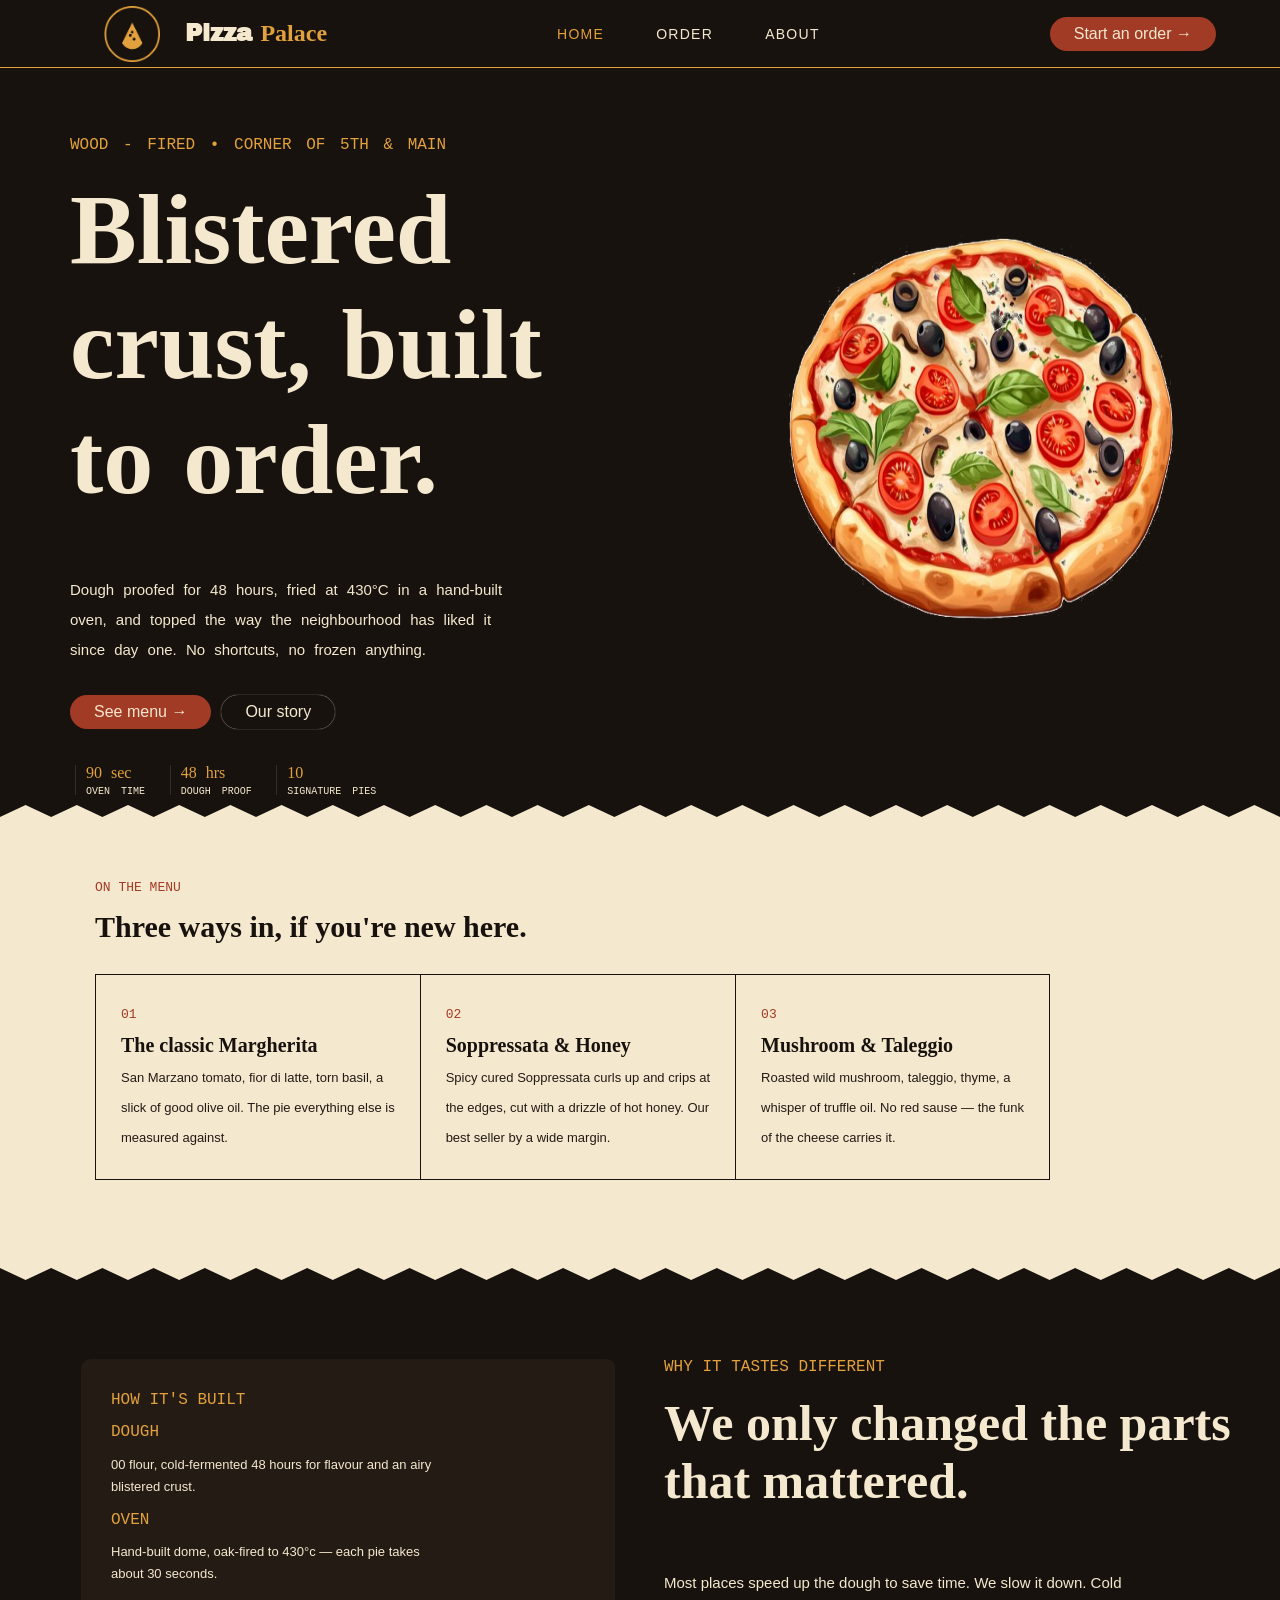
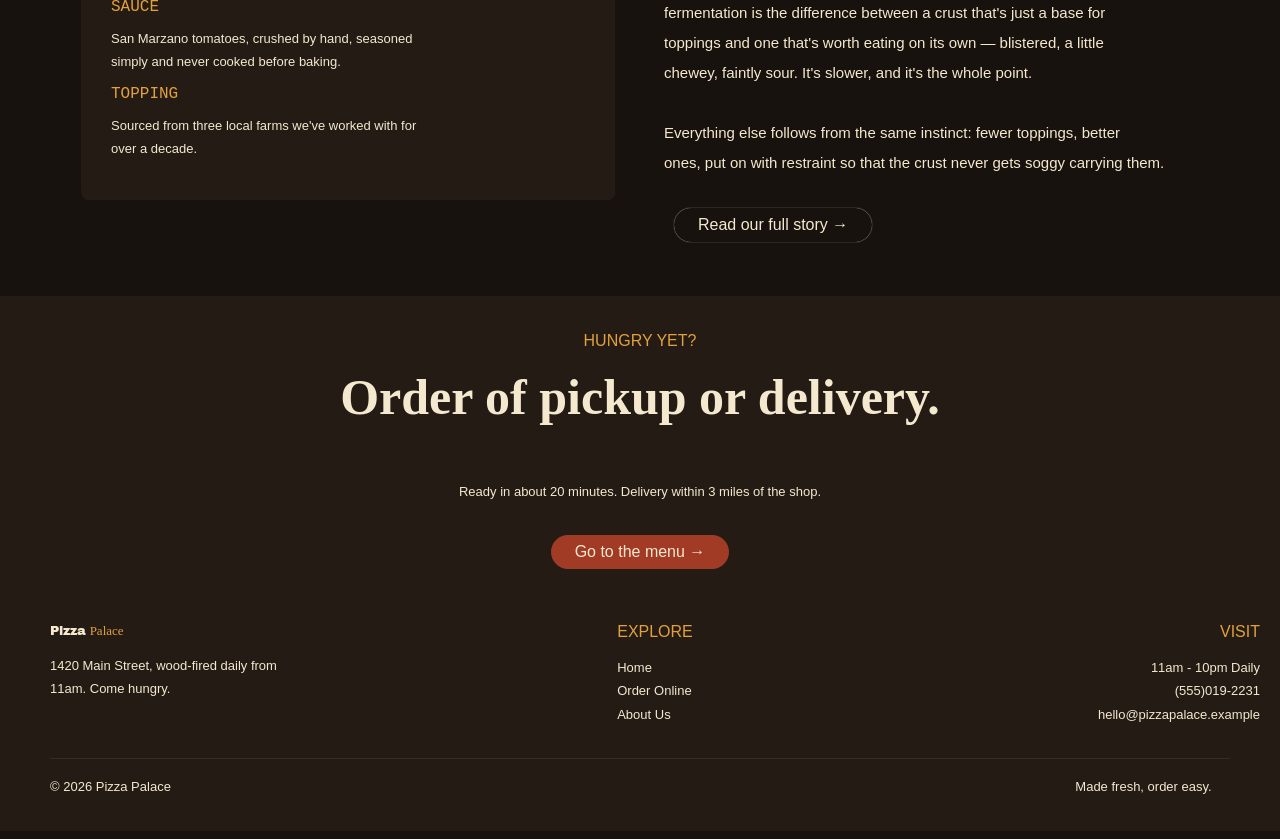
==== index.html @ 15a94c46 "implemented home page" ====
<!DOCTYPE html>
<html lang="en">

<head>
    <meta charset="UTF-8">
    <meta name="viewport" content="width=device-width, initial-scale=1.0">
    <title>Pizza Palace</title>
    <link rel="stylesheet" href="css/main.css">
    <link rel="preconnect" href="https://fonts.googleapis.com">
    <link rel="preconnect" href="https://fonts.gstatic.com" crossorigin>
    <link
        href="https://fonts.googleapis.com/css2?family=Archivo+Black&family=Cinzel:wght@400..900&family=Elsie:wght@400;900&display=swap"
        rel="stylesheet">
</head>

<body>
    <header class="header-main">
        <nav class="header-main-nav">
            <div class="logo">
                <img src="pizza-palace-icon-only.png" alt="Pizza Palace" height="90px">
                <p>
                <h1>Pizza <span-1>Palace</span-1></h1>
                </p>
            </div>
            <ul>
                <li><a href="index.html">HOME</a></li>
                <li><a href="order.html">ORDER</a></li>
                <li><a href="about.html">ABOUT</a></li>
            </ul>
            <div class="start-btt">
                <button class="start-bt">Start an order →</button>
            </div>
        </nav>

    </header>
    <br>
    <br>
    <header>
        <div class="container">
            <div class="main">
                <img src="pizza icon black.png" alt="pizza palace" width="400px" height="600px" class="side-image">
                <p>WOOD - FIRED • CORNER OF 5TH & MAIN</p>
                <br>
                <span>
                    <p>
                    <h1>Blistered<br /> crust, built<br /> to order.</h1>
                    </p>
                </span>
                </br>
                <span-2>
                    <p>Dough proofed for 48 hours, fried at 430°C in a hand-built</br> oven, and topped the way the
                        neighbourhood has liked it</br> since day one. No shortcuts, no frozen anything.</p>
                </span-2>
                </br>
                <nav class="main-nav">
                    <button class="main-nav-bt">See menu →</button>
                    <button class="nav-btt">Our story</button>
                </nav>
                <br>
                <br>
                <div class="text">
                    <div> 90 sec</div>
                    <div> <span-3>OVEN TIME</span-3></div>
                </div>
                <div class="text">
                    <div> 48 hrs</div>
                    <div><span-3>DOUGH PROOF</span-3></div>
                </div>
                <div class="text">
                    <div>10</div>
                    <div><span-3>SIGNATURE PIES</span-3></div>
                </div>
            </div>
        </div>
        </div>
        <div class="mid">
            <div class="half">
                <br>
                <br>
                <br>
                <br>
                <br>
                <p class="mid-text">ON THE MENU</p>
                <br>
                <table>
                    <caption><span-7>Three ways in, if you're new here.</span-7> </caption>
                    <thead>
                        <tr>
                            <td>01<br> <span-4>The classic Margherita</span-4> <br><span-5>San Marzano tomato,
                                    fior di latte, torn basil, a<br> slick of good olive oil. The pie everything
                                    else is<br> measured against.</span-5></td>
                            <td>02<br> <span-4>Soppressata & Honey</span-4> <br><span-5>Spicy cured Soppressata
                                    curls up and crips at<br> the edges, cut with a drizzle of hot honey.
                                    Our<br> best seller by a wide margin.</span-5></td>
                            <td>03<br> <span-4>Mushroom & Taleggio</span-4> <br><span-5>Roasted wild mushroom,
                                    taleggio, thyme, a<br> whisper of truffle oil. No red sause — the funk<br>
                                    of the cheese carries it.</span-5></td>
                        </tr>
                    </thead>
                </table>
            </div>
    </header>
    <div class="lower-content">
        <table>
            <colgroup>
                <col span="1" class="idnm" />
            </colgroup>
            <tr>
                <td>
                    <div class="foot-table">HOW IT'S BUILT</div><br><br>
                    <div class="foot-table">DOUGH</div>
                    <div class="foot-table"><span-6>00 flour, cold-fermented 48 hours for flavour and an airy<br>
                            blistered crust.</span-6></div><br>
                    <div class="foot-table">OVEN</div>
                    <div class="foot-table"><span-6>Hand-built dome, oak-fired to 430°c — each pie takes<br> about 30
                            seconds.</span-6></div><br>
                    <div class="foot-table">SAUCE</div>
                    <div class="foot-table"><span-6>San Marzano tomatoes, crushed by hand, seasoned<br> simply and never
                            cooked before baking.</span-6></div><br>
                    <div class="foot-table">TOPPING</div>
                    <div class="foot-table"><span-6>Sourced from three local farms we've worked with for<br> over a
                            decade.</span-6></div>
                </td>
            </tr>
        </table>
        <div class="side-text">
            <p>WHY IT TASTES DIFFERENT</p>
            <br>
            <span>
                <p>We only changed the parts that mattered.</p>
            </span>
            <br>
            <span-2>
                <p>Most places speed up the dough to save time. We slow it down. Cold<br> fermentation is the difference
                    between a crust that's just a base for<br> toppings and one that's worth eating on its own —
                    blistered, a little<br> chewey, faintly sour. It's slower, and it's the whole point.</p>
            </span-2>
            <br>
            <span-2>
                <p>Everything else follows from the same instinct: fewer toppings, better<br> ones, put on with
                    restraint so that the crust never gets soggy carrying them.</p>
            </span-2>
            <br>
            <nav>
                <button class="nav-btt">Read our full story → </button>
            </nav>
            <br>
            <br>
            <br>
        </div>
    </div>
</body>
<footer class="footer">
    <div class="last">
        <br>
        <br>
        <p align="center">HUNGRY YET?</p>
        <br>
        <span>
            <p align="center">Order of pickup or delivery.</p>
        </span>
        <br>
        <span-6>
            <p align="center">Ready in about 20 minutes. Delivery within 3 miles of the shop.</p>
        </span-6>
        <br>
        <br>
        <nav>
            <button class="last-bt">Go to the menu →</button>
        </nav>
        <br>
        <br>
        <br>
        <div class="last-text">
            <div class="bottom">
                <div>
                    <p><span-8>Pizza</span-8> <span-1>Palace</span-1></p>
                </div>
                <br>
                <div><span-6>1420 Main Street, wood-fired daily from<br> 11am. Come hungry.</span-6></div>
            </div>
            <div class="bottom">
                <div><span-9>EXPLORE</span-9></div>
                <br>
                <div><span-6>Home<br> Order Online<br> About Us</span-6></div>
            </div>
            <div class="bottom">
                <div><span-9>VISIT</span-9></div>
                <br>
                <div><span-6>11am - 10pm Daily<br> (555)019-2231<br> hello@pizzapalace.example</span-6></div>
            </div>
        </div>
        <hr class="short-centered">
        <br>
        <span-6 class="copyright">&copy; 2026 Pizza Palace</span-6>
        <span-6 class="remark">Made fresh, order easy.</span-6>
    </div>
    <br>
    <br>
</footer>
<script src="script.js"></script>
</html>
---- css/main.css ----
* {
    margin: 0;
    padding: 0;
}

.container {
    min-height: 100%;
    color: aliceblue;
}


.main img {
    float: right;
    margin-right: 100px;

}


.main {
    word-spacing: 5px;
    color: #e2a13c;
    margin-left: 70px;
    font-family: "JetBrains Mono", monospace;
    font-optical-sizing: auto;
    font-weight: 400;
    font-style: normal;
    background-color: #18120e;
    overflow: auto;
}

.main-nav {
    display: flex;
}

.main-nav-bt {
    padding: 0.5rem 1.5rem;
    border-radius: 30px;
    background: #A23B26;
    color: #f4e8ce;
    border: none;
    font-weight: 600;
    font-size: 1rem;
    cursor: pointer;
    font-family: "Josefin Sans", sans-serif;
    font-optical-sizing: auto;
    font-weight: 500;
    font-style: normal
}

.nav-btt {
    padding: 0.5rem 1.5rem;
    border-radius: 30px;
    background: #18120e;
    color: #f4e8ce;
    border: none;
    box-shadow: 0 0 1px #f4e8ce;
    font-weight: 600;
    font-size: 1rem;
    cursor: pointer;
    margin-left: 10px;
    font-family: "Josefin Sans", sans-serif;
    font-optical-sizing: auto;
    font-weight: 500;
    font-style: normal
}

.start-btt {
    display: flex;
    align-items: center;
}

.start-bt {
    padding: 0.5rem 1.5rem;
    border-radius: 30px;
    background: #A23B26;
    color: #f4e8ce;
    border: none;
    font-weight: 600;
    font-size: 1rem;
    cursor: pointer;
    font-family: "Josefin Sans", sans-serif;
    font-optical-sizing: auto;
    font-weight: 500;
    font-style: normal
}

span {
    color: #f4e8ce;
    font-size: 50px;
    font-family: "Fraunces", serif;
    font-optical-sizing: auto;
    font-weight: 700;
    font-style: normal;
}


h2 {
    font-weight: 500;
    font-size: 20px;
}

body {
    background-color: #18120e;
}

body:after {
    position: absolute;
    width: 0;
    height: 0;
    overflow: hidden;
    z-index: -1;
    content: url(../instagram.jpg) url(../whatsapp.jpg) url(../tiktok.jpg)
}

a {
    cursor: pointer;
}

.header-main {
    background-color: #18120e;
    width: 100%;
    height: 100px;
    display: flex;
    justify-content: space-between;
}

.logo {
    width: fit-content;
    height: 100%;
    padding-left: 40px;
    display: flex;
    color: #f4e8ce;
    align-items: center;
    font-family: "Archivo Black", sans-serif;
    font-weight: 400;
    font-style: normal;
}

.logo h1 {
    margin: 0;
}

span-1 {
    color: #e2a13c;
    font-family: "Caveat", cursive;
    font-optical-sizing: auto;
    font-style: normal;
}

span-2 {
    color: #f4e8ce;
    line-height: 30px;
    font-family: "Space Grotesk", sans-serif;
    font-optical-sizing: auto;
    font-weight: 400;
    font-style: normal;
    font-size: 15px;
}

span-3 {
    color: #f4e8ce;
    font-family: "JetBrains Mono", monospace;
    font-optical-sizing: auto;
    font-weight: 400;
    font-style: normal;
    font-size: 10px;
}

.text {
    display: flex;
    flex-direction: column;
    line-height: 1;
    display: inline-flex;
    vertical-align: middle;
    font-family: "Fraunces", serif;
    font-optical-sizing: auto;
    font-weight: 400;
    font-style: normal;
    font-optical-sizing: 50px;
    border: none;
    border-left: 1px solid #382c23;
    height: 30px;
    display: inline-block;
    margin: 0 5px;
    padding-left: 10px;
}


.logo img {
    margin-right: 25px;
    width: auto;
    height: 56px;
    max-width: 100%;
    object-fit: contain;
    object-position: center;
}

.header-main-nav {
    width: 100%;
    padding: 1rem 5%;
    border-bottom: 1px solid #e2a13c;
    margin-bottom: 2rem;
    display: flex;
    align-items: center;
    justify-content: space-between;
}



.header-main-nav ul {
    list-style: none;
    display: flex;
    gap: 2rem;
    margin-right: 0;
}

.header-main-nav ul li {
    display: inline;
    float: left;
}

.header-main-nav ul li a {
    padding: 0 10px;
    line-height: 50px;
    display: block;
    height: 100%;
    position: relative;
    text-decoration: none;
    color: #f4e8ce;
    font-family: "Space Grotesk", sans-serif;
    font-optical-sizing: auto;
    font-weight: 400;
    font-style: normal;
    font-size: 14px;
    text-decoration: none;
    letter-spacing: 0.08rem;
}

.header-main-nav ul li a:hover {
    color: #e2a13c;
    text-decoration: underline;
    text-underline-offset: 9px;
}

.header-main-nav ul li a.selected {
    color: #e2a13c;
}

.mid {
    background-color: #f4e8ce;
    color: #A23B26;
    font-family: "Fira Sans", sans-serif;
    font-weight: 400;
    font-style: normal;
    font-size: small;
    min-height: auto;
    margin-top: 10px;
    margin-bottom: 78px;
    clip-path: polygon(
        0 12px, 2% 0, 4% 12px, 6% 0, 8% 12px, 10% 0, 12% 12px,
        14% 0, 16% 12px, 18% 0, 20% 12px, 22% 0, 24% 12px,
        26% 0, 28% 12px, 30% 0, 32% 12px, 34% 0, 36% 12px,
        38% 0, 40% 12px, 42% 0, 44% 12px, 46% 0, 48% 12px,
        50% 0, 52% 12px, 54% 0, 56% 12px, 58% 0, 60% 12px,
        62% 0, 64% 12px, 66% 0, 68% 12px, 70% 0, 72% 12px,
        74% 0, 76% 12px, 78% 0, 80% 12px, 82% 0, 84% 12px,
        86% 0, 88% 12px, 90% 0, 92% 12px, 94% 0, 96% 12px,
        98% 0, 100% 12px,
        100% calc(100% - 12px), 98% 100%, 96% calc(100% - 12px),
        94% 100%, 92% calc(100% - 12px), 90% 100%, 88% calc(100% - 12px),
        86% 100%, 84% calc(100% - 12px), 82% 100%, 80% calc(100% - 12px),
        78% 100%, 76% calc(100% - 12px), 74% 100%, 72% calc(100% - 12px),
        70% 100%, 68% calc(100% - 12px), 66% 100%, 64% calc(100% - 12px),
        62% 100%, 60% calc(100% - 12px), 58% 100%, 56% calc(100% - 12px),
        54% 100%, 52% calc(100% - 12px), 50% 100%, 48% calc(100% - 12px),
        46% 100%, 44% calc(100% - 12px), 42% 100%, 40% calc(100% - 12px),
        38% 100%, 36% calc(100% - 12px), 34% 100%, 32% calc(100% - 12px),
        30% 100%, 28% calc(100% - 12px), 26% 100%, 24% calc(100% - 12px),
        22% 100%, 20% calc(100% - 12px), 18% 100%, 16% calc(100% - 12px),
        14% 100%, 12% calc(100% - 12px), 10% 100%, 8% calc(100% - 12px),
        6% 100%, 4% calc(100% - 12px), 2% 100%, 0 calc(100% - 12px)
    );
    }

.mid-text {
    margin-left: 95px;
}

.half {
    font-family: "JetBrains Mono", monospace;
    font-optical-sizing: auto;
    font-weight: 400;
    font-style: normal;
    overflow: auto;
    padding-bottom: 100px;
}

table {
    margin-left: 95px;
    margin-right: 0;
    border-collapse: collapse;
}

caption {
    text-align: left;
    padding-bottom: 30px;
}

span-4 {
    color: #18120e;
    font-family: "Fraunces", serif;
    font-optical-sizing: auto;
    font-weight: 700;
    font-style: normal;
    font-size: 20px;
    padding-bottom: 10px;
}

span-7 {
    color: #18120e;
    font-family: "Fraunces", serif;
    font-optical-sizing: auto;
    font-weight: 700;
    font-style: normal;
    font-size: 30px;
}

th,
td {
    border-color: #18120e;
    border-width: 1px;
    border-style: solid;
    padding: 25px;
    line-height: 30px;
}

span-5 {
    color: #241b15;
    font-family: "Space Grotesk", sans-serif;
    font-optical-sizing: auto;
    font-weight: 400;
    font-style: normal;
    font-size: 13px;
    line-height: 1.8;
}

span-6 {
    color: #f4e8ce;
    font-family: "Space Grotesk", sans-serif;
    font-optical-sizing: auto;
    font-weight: 400;
    font-style: normal;
    font-size: small;
}

.idnm {
    background-color: #241b15;
}

.lower-content {
    display: grid;
    grid-template-columns: minmax(0, 1fr) minmax(0, 1fr);
    align-items: start;
    gap: 48px;
}

.lower-content > table {
    margin-left: 80px;
    width: calc(100% - 80px);
    height: auto;
    border-radius: 10px;
    overflow: hidden;
}

.lower-content table td {
    padding: 30px;
    line-height: 1.4;
}

.lower-content table td > br {
    display: none;
}

.lower-content table,
.lower-content table td {
    border-radius: 10px;
}

.side-text {
    margin-right: 5px;
    color: #e2a13c;
    font-family: "JetBrains Mono", monospace;
    font-optical-sizing: auto;
    font-weight: 400;
    font-style: normal;
}

html, body {
    height: 100%;
}

.footer {
    position: relative;
    min-height: 100px;
    height: auto;
    margin-top: 0px;
    clear: both;
    background-color: #241b15;
}

.foot-table {
    color: #e2a13c;
    font-family: "JetBrains Mono", monospace;
    font-optical-sizing: auto;
    font-weight: 400;
    font-style: normal;
    margin-bottom: 10px;
}

.last {
    color: #e2a13c;
    font-family: "Fira Sans", sans-serif;
    font-weight: 400;
    font-style: normal;
    font-size: medium;
}

.last nav {
    display: flex;
    justify-content: center;
}

.last-bt {
    padding: 0.5rem 1.5rem;
    border-radius: 30px;
    background: #A23B26;
    color: #f4e8ce;
    border: none;
    font-weight: 600;
    font-size: 1rem;
    cursor: pointer;
    font-family: "Josefin Sans", sans-serif;
    font-optical-sizing: auto;
    font-weight: 500;
    font-style: normal
}

.last-text {
    display: grid;
    grid-template-columns: 1fr 1fr 1fr;
    gap: 2rem;
    margin: 0 50px;
    padding-bottom: 2rem;
    margin-right: 20px;
}

span-8 {
    color: #f4e8ce;
    font-family: "Archivo Black", sans-serif;
    font-weight: 400;
    font-style: normal;
}

.bottom {
    color: #f4e8ce;
    font-family: "Fira Sans", sans-serif;
    font-weight: 400;
    font-style: normal;
    font-size: small;
}

.bottom > div:last-child {
    line-height: 1.8;
}

.bottom:nth-child(2) {
    justify-self: center;
}

.bottom:nth-child(3) {
    justify-self: end;
    text-align: right;
}

@media (max-width: 700px) {
    .last-text {
        grid-template-columns: 1fr;
        margin: 0 25px;
    }

    .bottom:nth-child(2),
    .bottom:nth-child(3) {
        justify-self: start;
        text-align: left;
    }
}

span-9 {
    color: #e2a13c;
    font-family: "Fira Sans", sans-serif;
    font-weight: 400;
    font-style: normal;
    font-size: medium;
}

hr.short-centered {
    width: calc(100% - 100px);
    height: 1px;
    border: 0;
    background-color: #382c23;
    margin-left: auto;
    margin-right: auto;
}

.copyright {
    margin-left: 50px;
}

.remark {
    margin-left: 900px;
}
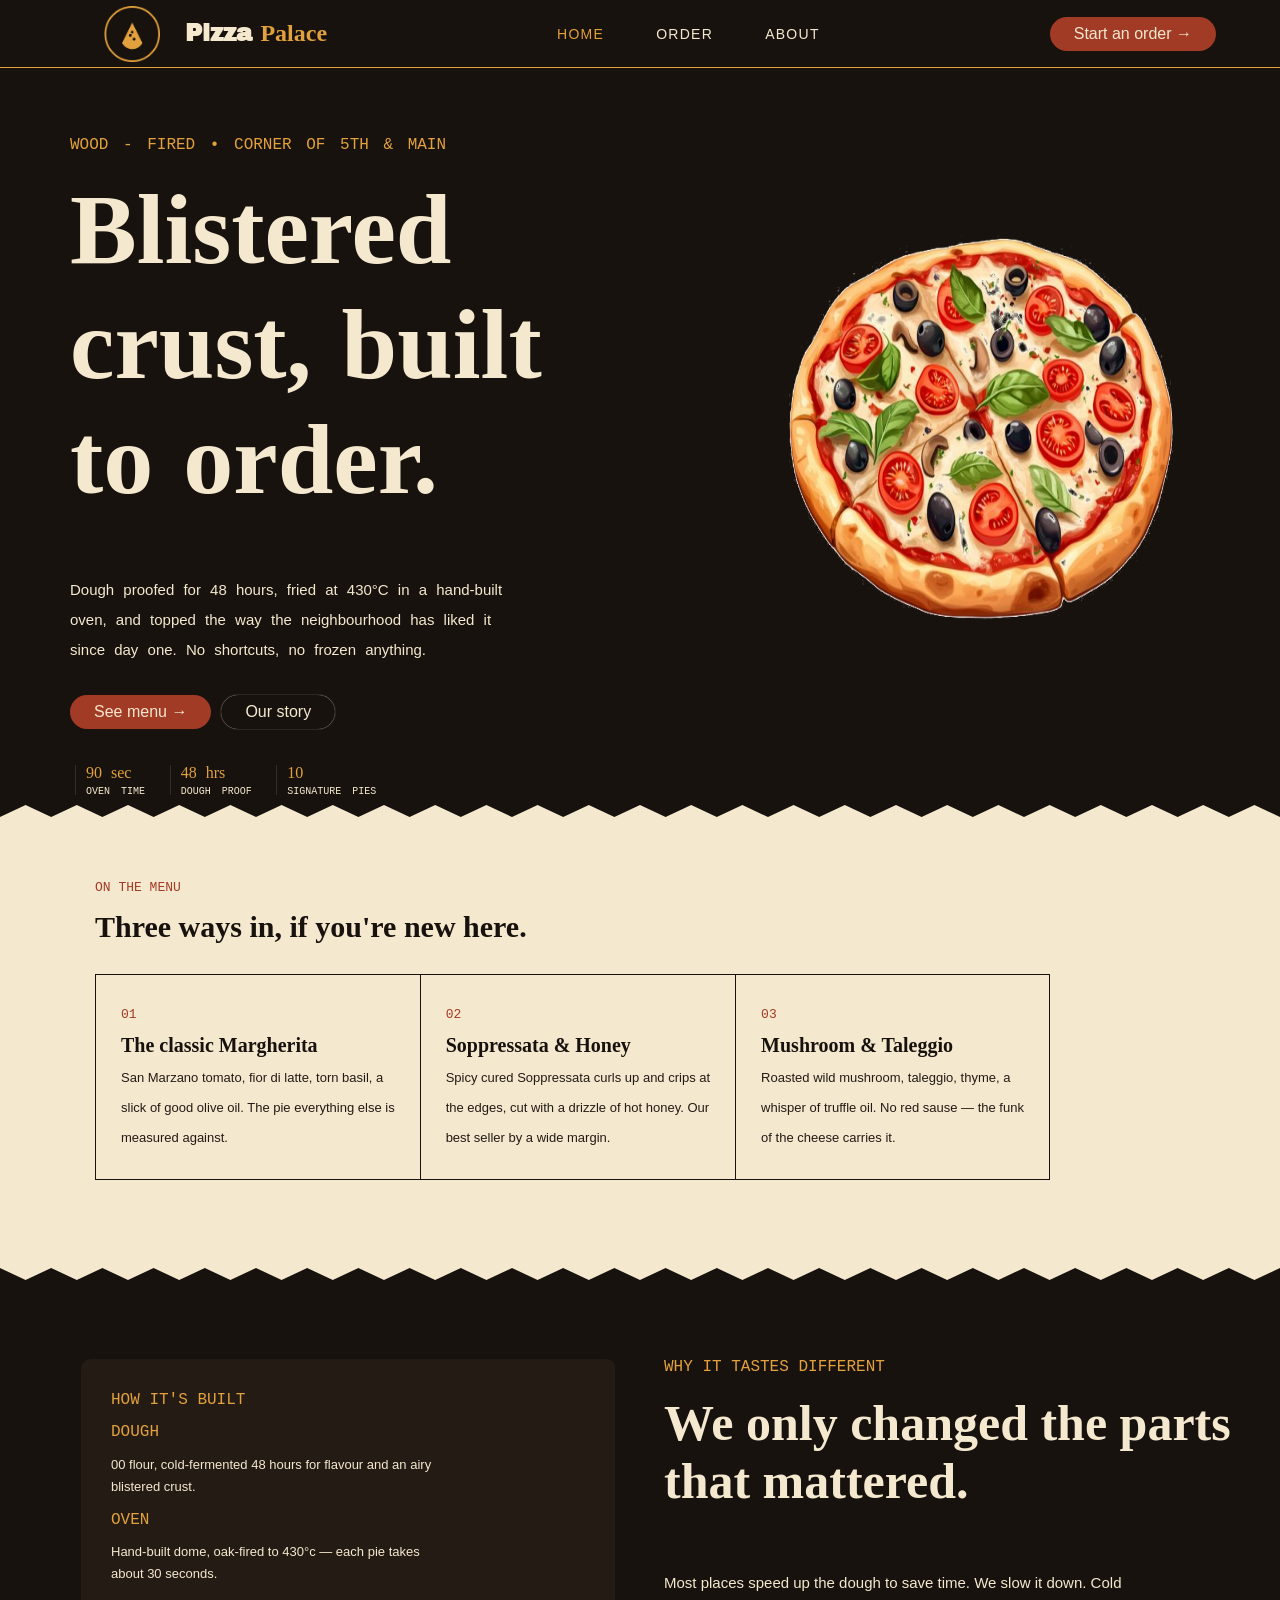
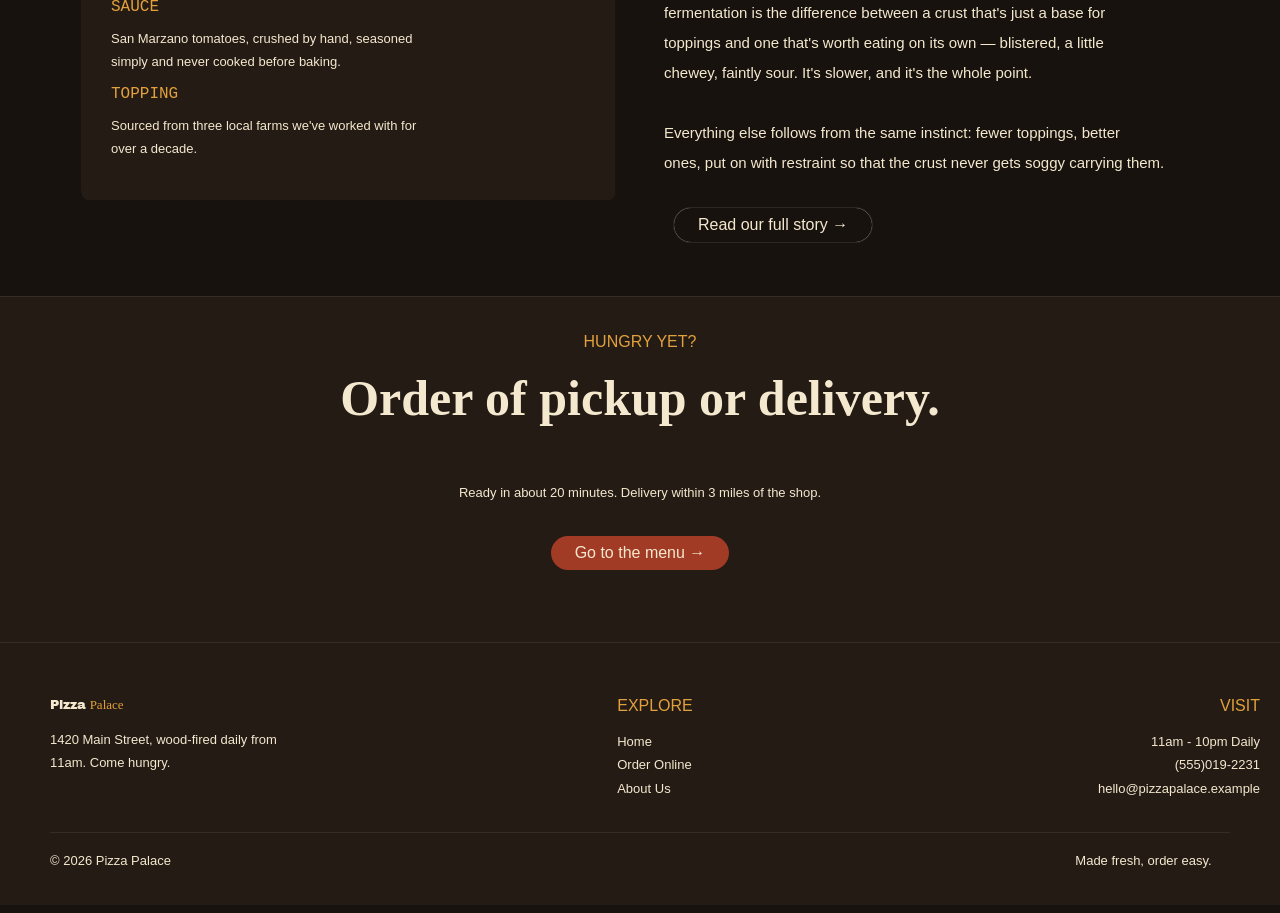
==== commit 65bca1d5: "designed about section" ====
--- a/index.html
+++ b/index.html
@@ -71,7 +71,6 @@
                     <div><span-3>SIGNATURE PIES</span-3></div>
                 </div>
             </div>
-        </div>
         </div>
         <div class="mid">
             <div class="half">
@@ -149,6 +148,7 @@
             <br>
         </div>
     </div>
+    <hr class="line">
 </body>
 <footer class="footer">
     <div class="last">
@@ -168,6 +168,11 @@
         <nav>
             <button class="last-bt">Go to the menu →</button>
         </nav>
+        <br>
+        <br>
+        <br>
+        <br>
+        <hr class="line">
         <br>
         <br>
         <br>
@@ -199,4 +204,5 @@
     <br>
 </footer>
 <script src="script.js"></script>
+
 </html>
--- a/css/main.css
+++ b/css/main.css
@@ -101,15 +101,6 @@
 
 body {
     background-color: #18120e;
-}
-
-body:after {
-    position: absolute;
-    width: 0;
-    height: 0;
-    overflow: hidden;
-    z-index: -1;
-    content: url(../instagram.jpg) url(../whatsapp.jpg) url(../tiktok.jpg)
 }
 
 a {
@@ -399,6 +390,13 @@
     height: 100%;
 }
 
+.line {
+    border: none;
+    height: 1px;
+    background-color: #382c23;
+    width: 100%;
+}
+
 .footer {
     position: relative;
     min-height: 100px;
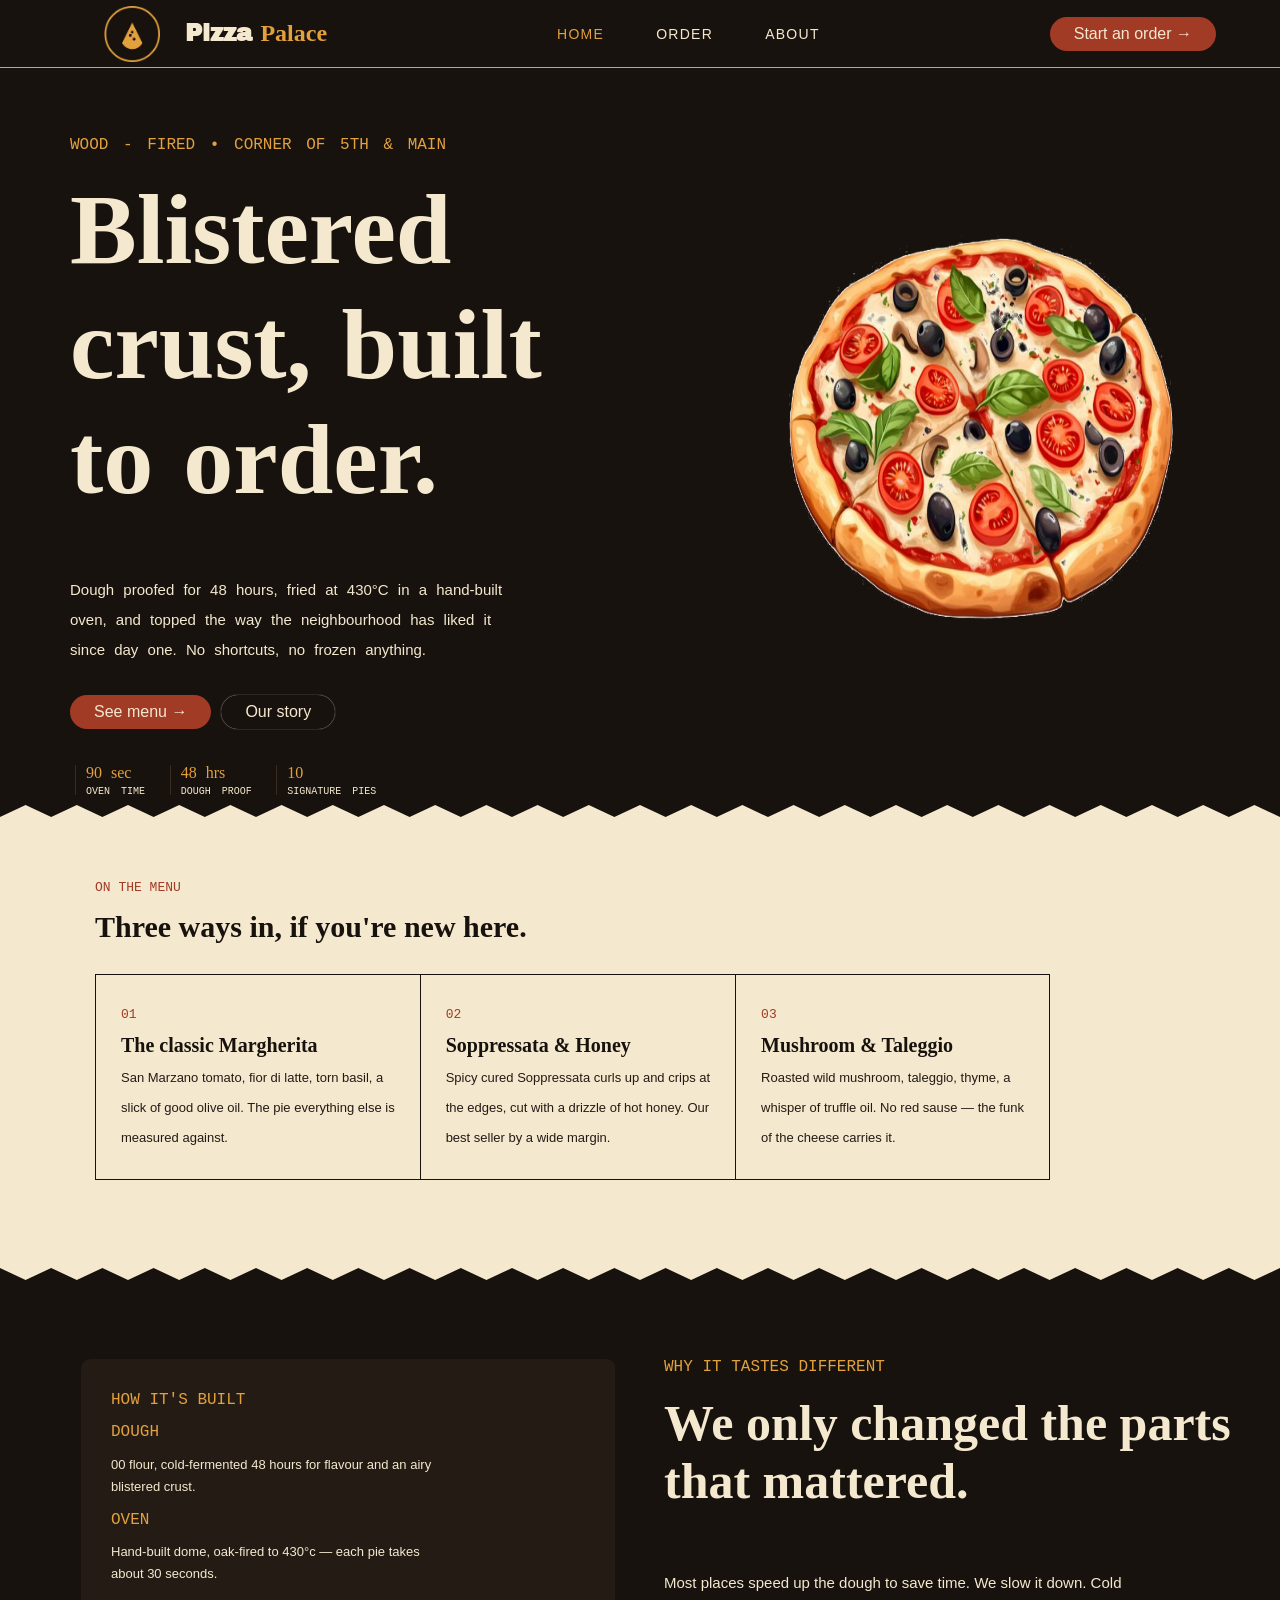
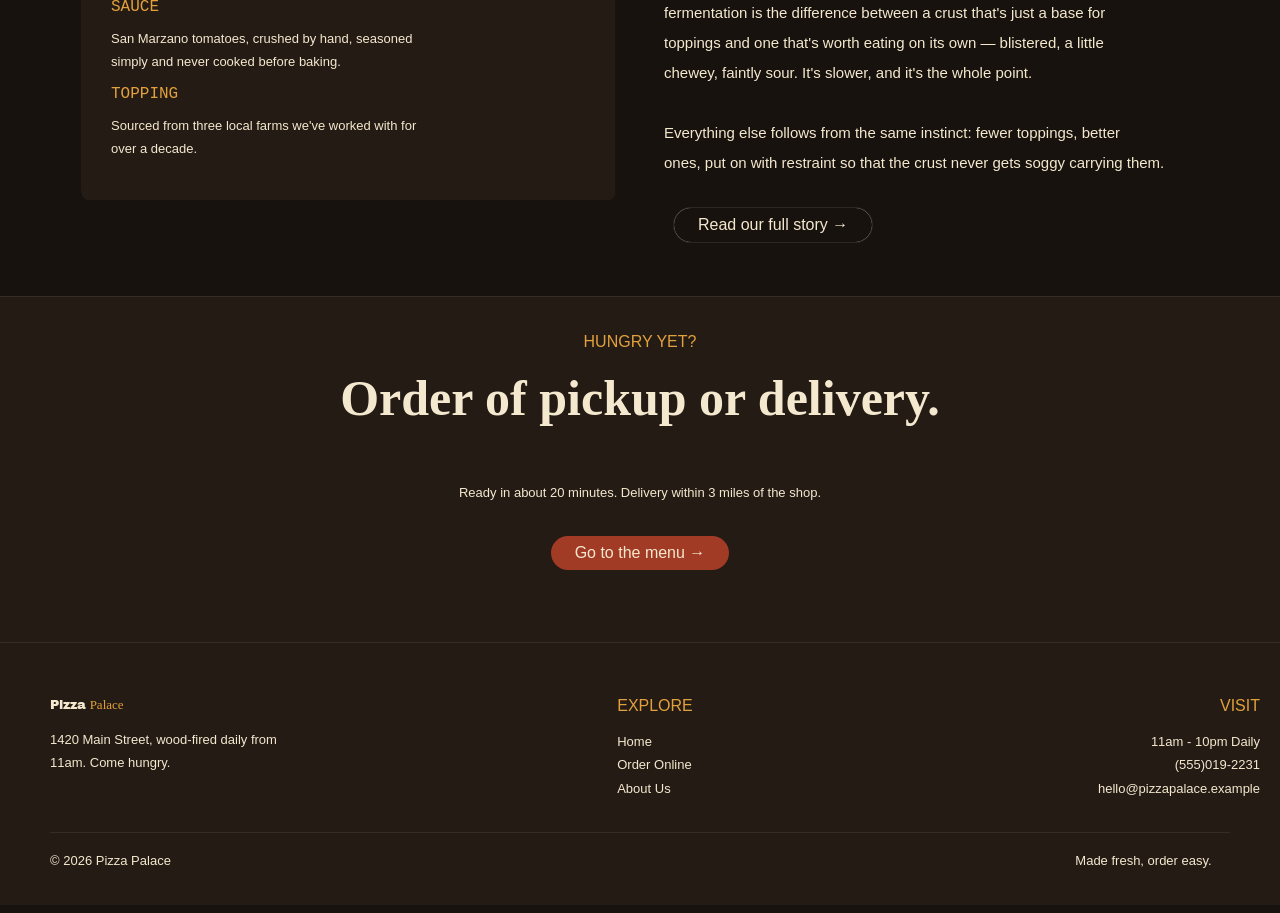
==== commit 2c2139de: "made some changes and finalised the web page" ====
--- a/index.html
+++ b/index.html
@@ -28,7 +28,9 @@
                 <li><a href="about.html">ABOUT</a></li>
             </ul>
             <div class="start-btt">
-                <button class="start-bt">Start an order →</button>
+                <a href="order.html">
+                    <button class="start-bt">Start an order →</button>
+                </a>
             </div>
         </nav>
 
@@ -53,8 +55,12 @@
                 </span-2>
                 </br>
                 <nav class="main-nav">
-                    <button class="main-nav-bt">See menu →</button>
-                    <button class="nav-btt">Our story</button>
+                    <a href="order.html">
+                        <button class="main-nav-bt">See menu →</button>
+                    </a>
+                    <a href="about.html">
+                        <button class="nav-btt">Our story</button>
+                    </a>
                 </nav>
                 <br>
                 <br>
@@ -141,7 +147,9 @@
             </span-2>
             <br>
             <nav>
-                <button class="nav-btt">Read our full story → </button>
+                <a href="about.html">
+                    <button class="nav-btt">Read our full story → </button>
+                </a>
             </nav>
             <br>
             <br>
@@ -166,7 +174,9 @@
         <br>
         <br>
         <nav>
-            <button class="last-bt">Go to the menu →</button>
+            <a href="order.html">
+                <button class="last-bt">Go to the menu →</button>
+            </a>
         </nav>
         <br>
         <br>
--- a/css/main.css
+++ b/css/main.css
@@ -5,7 +5,7 @@
 
 .container {
     min-height: 100%;
-    color: aliceblue;
+    flex: 1;
 }
 
 
@@ -25,7 +25,7 @@
     font-weight: 400;
     font-style: normal;
     background-color: #18120e;
-    overflow: auto;
+    overflow: hidden;
 }
 
 .main-nav {
@@ -101,6 +101,8 @@
 
 body {
     background-color: #18120e;
+    overflow-x: hidden;
+    width: 100%;
 }
 
 a {
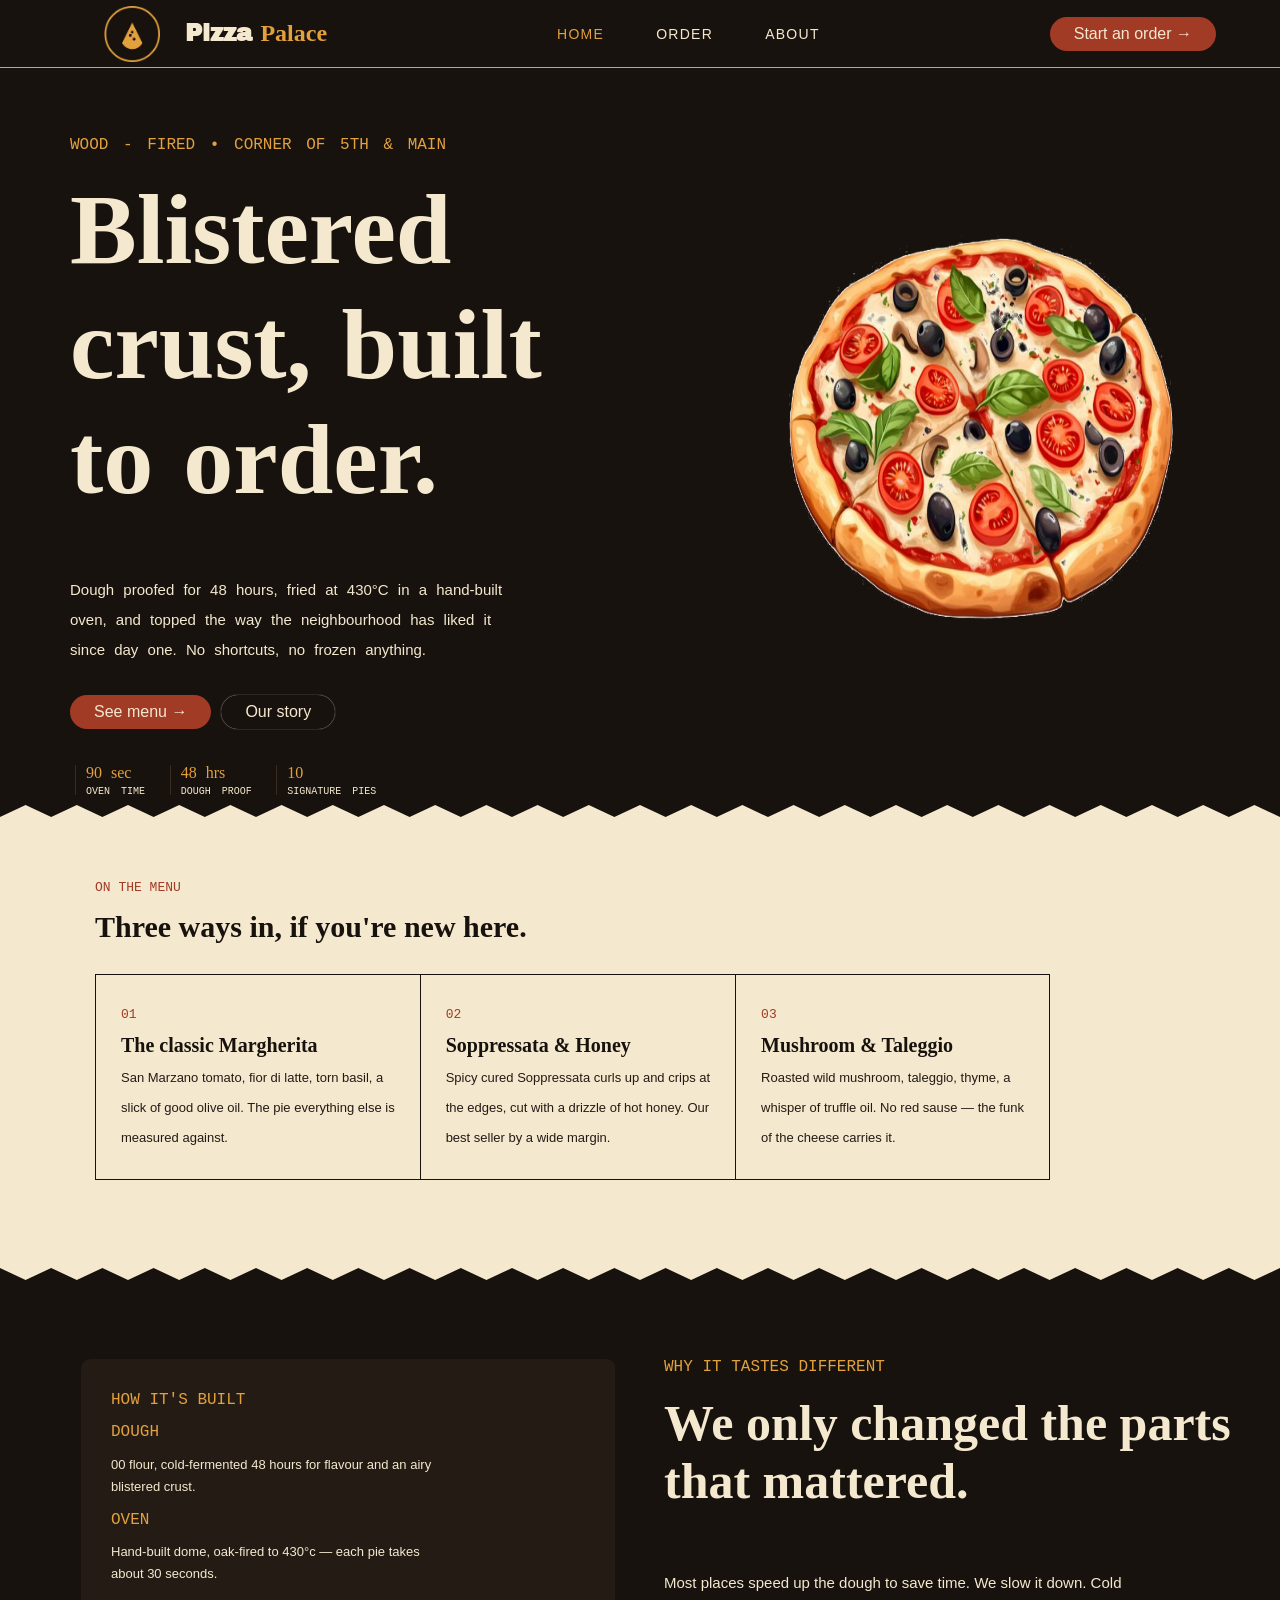
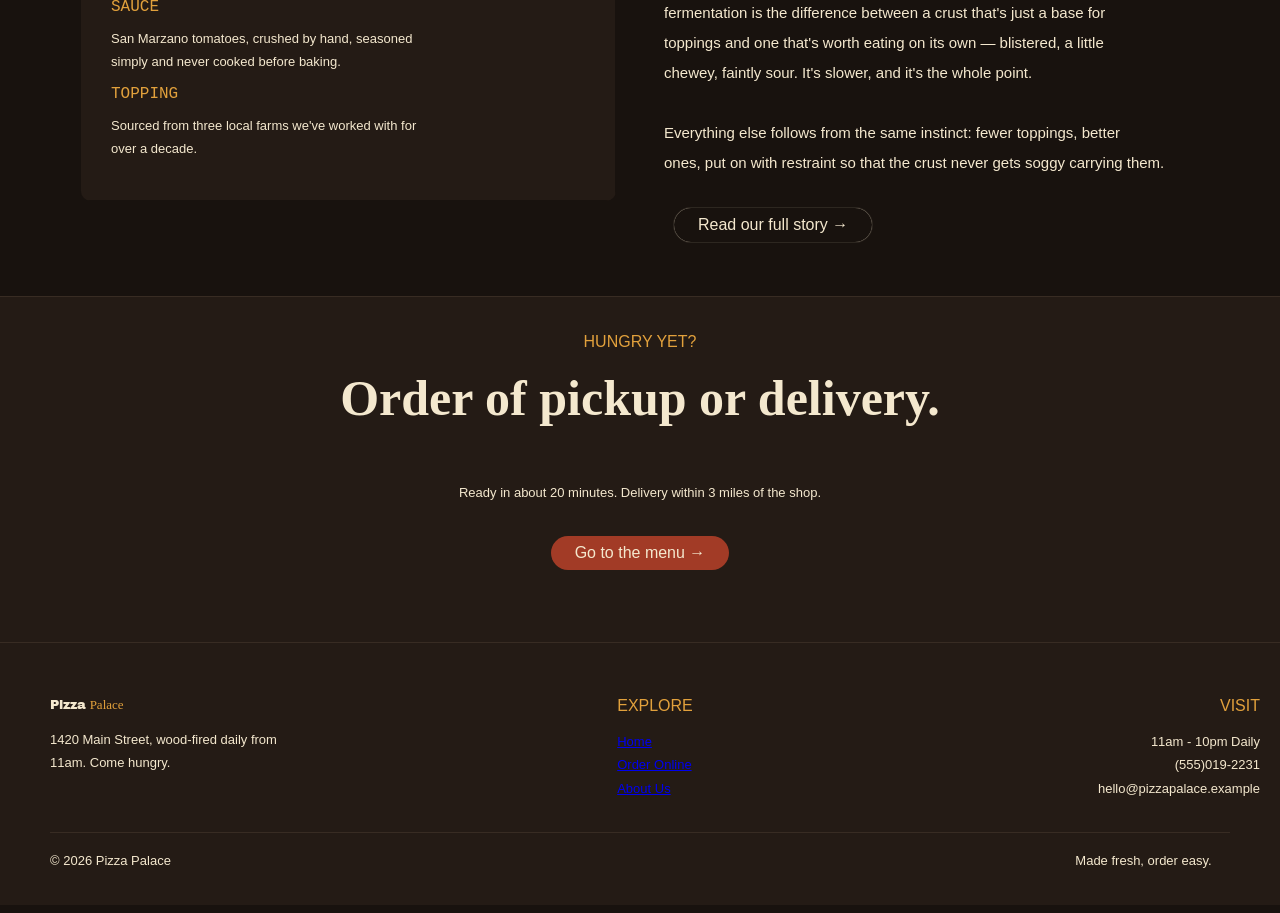
==== commit 7b35259e: "made the footer tags clickable" ====
--- a/index.html
+++ b/index.html
@@ -197,7 +197,7 @@
             <div class="bottom">
                 <div><span-9>EXPLORE</span-9></div>
                 <br>
-                <div><span-6>Home<br> Order Online<br> About Us</span-6></div>
+                <div><span-6><a href="index.html">Home</a><br> <a href="order.html">Order Online</a><br> <a href="about.html">About Us</a></span-6></div>
             </div>
             <div class="bottom">
                 <div><span-9>VISIT</span-9></div>
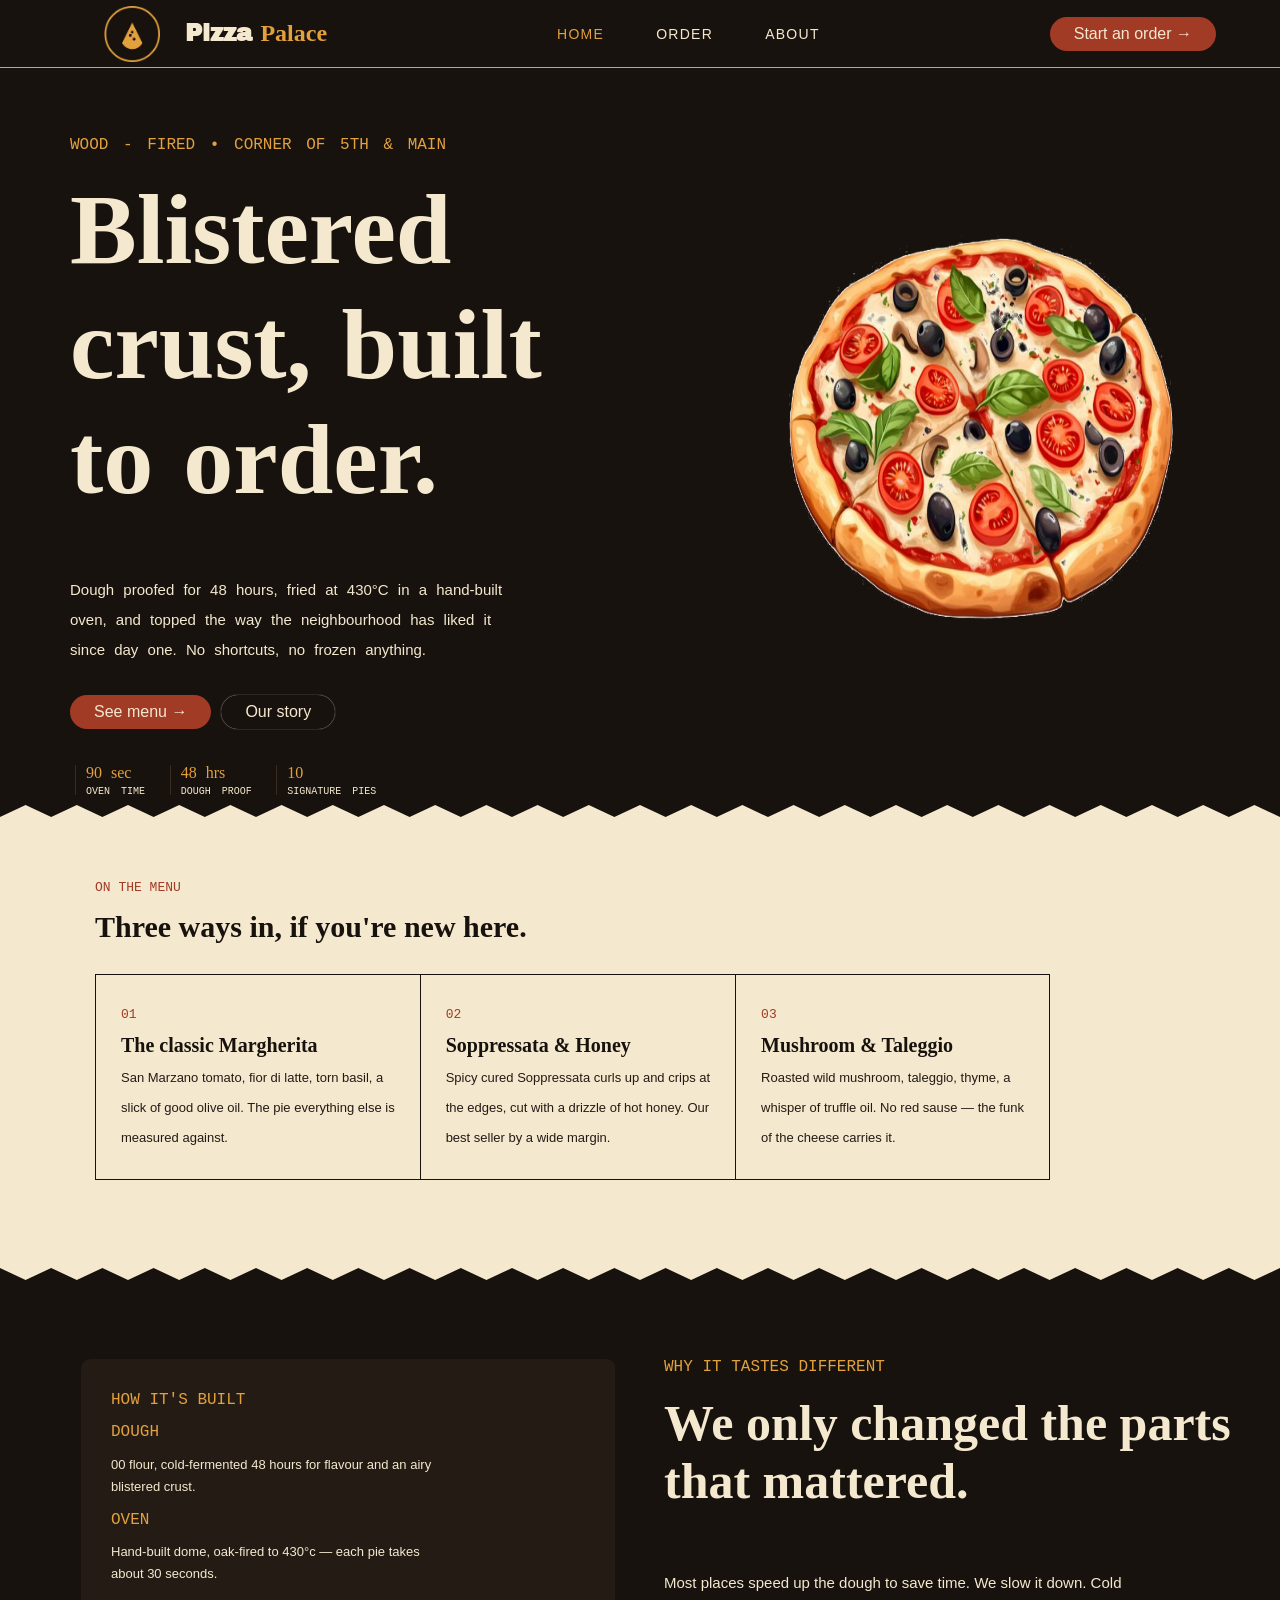
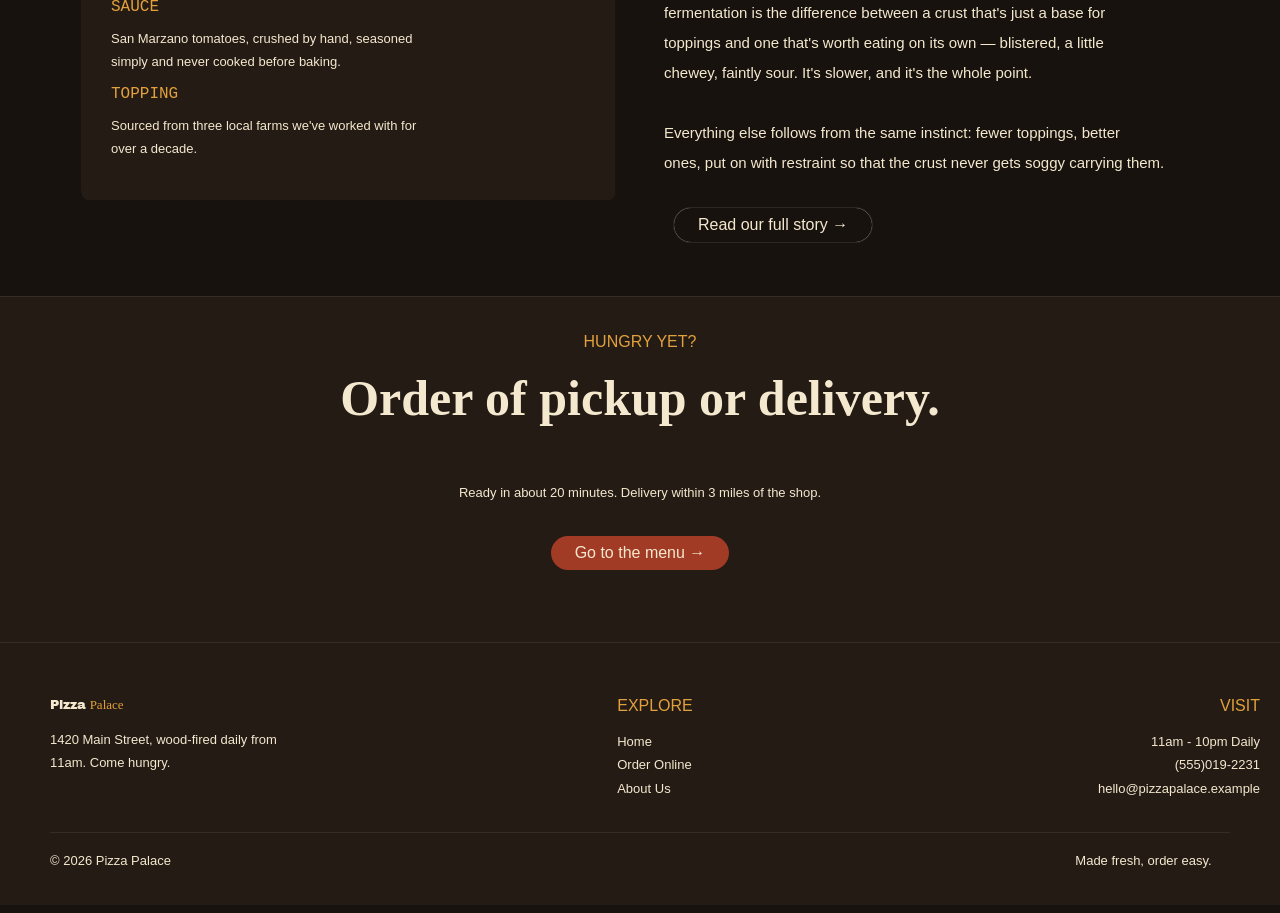
==== commit 247c1286: "mobile responsive" ====
--- a/index.html
+++ b/index.html
@@ -22,7 +22,7 @@
                 <h1>Pizza <span-1>Palace</span-1></h1>
                 </p>
             </div>
-            <ul>
+            <ul id="site-menu">
                 <li><a href="index.html">HOME</a></li>
                 <li><a href="order.html">ORDER</a></li>
                 <li><a href="about.html">ABOUT</a></li>
@@ -32,6 +32,12 @@
                     <button class="start-bt">Start an order →</button>
                 </a>
             </div>
+            <button class="menu-toggle" type="button" aria-expanded="false" aria-controls="site-menu">
+                <span></span>
+                <span></span>
+                <span></span>
+                <span class="sr-only">Open menu</span>
+            </button>
         </nav>
 
     </header>
--- a/css/main.css
+++ b/css/main.css
@@ -106,7 +106,9 @@
 }
 
 a {
+    color: #f4e8ce;
     cursor: pointer;
+    text-decoration: none;
 }
 
 .header-main {
@@ -249,31 +251,29 @@
     min-height: auto;
     margin-top: 10px;
     margin-bottom: 78px;
-    clip-path: polygon(
-        0 12px, 2% 0, 4% 12px, 6% 0, 8% 12px, 10% 0, 12% 12px,
-        14% 0, 16% 12px, 18% 0, 20% 12px, 22% 0, 24% 12px,
-        26% 0, 28% 12px, 30% 0, 32% 12px, 34% 0, 36% 12px,
-        38% 0, 40% 12px, 42% 0, 44% 12px, 46% 0, 48% 12px,
-        50% 0, 52% 12px, 54% 0, 56% 12px, 58% 0, 60% 12px,
-        62% 0, 64% 12px, 66% 0, 68% 12px, 70% 0, 72% 12px,
-        74% 0, 76% 12px, 78% 0, 80% 12px, 82% 0, 84% 12px,
-        86% 0, 88% 12px, 90% 0, 92% 12px, 94% 0, 96% 12px,
-        98% 0, 100% 12px,
-        100% calc(100% - 12px), 98% 100%, 96% calc(100% - 12px),
-        94% 100%, 92% calc(100% - 12px), 90% 100%, 88% calc(100% - 12px),
-        86% 100%, 84% calc(100% - 12px), 82% 100%, 80% calc(100% - 12px),
-        78% 100%, 76% calc(100% - 12px), 74% 100%, 72% calc(100% - 12px),
-        70% 100%, 68% calc(100% - 12px), 66% 100%, 64% calc(100% - 12px),
-        62% 100%, 60% calc(100% - 12px), 58% 100%, 56% calc(100% - 12px),
-        54% 100%, 52% calc(100% - 12px), 50% 100%, 48% calc(100% - 12px),
-        46% 100%, 44% calc(100% - 12px), 42% 100%, 40% calc(100% - 12px),
-        38% 100%, 36% calc(100% - 12px), 34% 100%, 32% calc(100% - 12px),
-        30% 100%, 28% calc(100% - 12px), 26% 100%, 24% calc(100% - 12px),
-        22% 100%, 20% calc(100% - 12px), 18% 100%, 16% calc(100% - 12px),
-        14% 100%, 12% calc(100% - 12px), 10% 100%, 8% calc(100% - 12px),
-        6% 100%, 4% calc(100% - 12px), 2% 100%, 0 calc(100% - 12px)
-    );
-    }
+    clip-path: polygon(0 12px, 2% 0, 4% 12px, 6% 0, 8% 12px, 10% 0, 12% 12px,
+            14% 0, 16% 12px, 18% 0, 20% 12px, 22% 0, 24% 12px,
+            26% 0, 28% 12px, 30% 0, 32% 12px, 34% 0, 36% 12px,
+            38% 0, 40% 12px, 42% 0, 44% 12px, 46% 0, 48% 12px,
+            50% 0, 52% 12px, 54% 0, 56% 12px, 58% 0, 60% 12px,
+            62% 0, 64% 12px, 66% 0, 68% 12px, 70% 0, 72% 12px,
+            74% 0, 76% 12px, 78% 0, 80% 12px, 82% 0, 84% 12px,
+            86% 0, 88% 12px, 90% 0, 92% 12px, 94% 0, 96% 12px,
+            98% 0, 100% 12px,
+            100% calc(100% - 12px), 98% 100%, 96% calc(100% - 12px),
+            94% 100%, 92% calc(100% - 12px), 90% 100%, 88% calc(100% - 12px),
+            86% 100%, 84% calc(100% - 12px), 82% 100%, 80% calc(100% - 12px),
+            78% 100%, 76% calc(100% - 12px), 74% 100%, 72% calc(100% - 12px),
+            70% 100%, 68% calc(100% - 12px), 66% 100%, 64% calc(100% - 12px),
+            62% 100%, 60% calc(100% - 12px), 58% 100%, 56% calc(100% - 12px),
+            54% 100%, 52% calc(100% - 12px), 50% 100%, 48% calc(100% - 12px),
+            46% 100%, 44% calc(100% - 12px), 42% 100%, 40% calc(100% - 12px),
+            38% 100%, 36% calc(100% - 12px), 34% 100%, 32% calc(100% - 12px),
+            30% 100%, 28% calc(100% - 12px), 26% 100%, 24% calc(100% - 12px),
+            22% 100%, 20% calc(100% - 12px), 18% 100%, 16% calc(100% - 12px),
+            14% 100%, 12% calc(100% - 12px), 10% 100%, 8% calc(100% - 12px),
+            6% 100%, 4% calc(100% - 12px), 2% 100%, 0 calc(100% - 12px));
+}
 
 .mid-text {
     margin-left: 95px;
@@ -357,7 +357,7 @@
     gap: 48px;
 }
 
-.lower-content > table {
+.lower-content>table {
     margin-left: 80px;
     width: calc(100% - 80px);
     height: auto;
@@ -370,7 +370,7 @@
     line-height: 1.4;
 }
 
-.lower-content table td > br {
+.lower-content table td>br {
     display: none;
 }
 
@@ -388,7 +388,8 @@
     font-style: normal;
 }
 
-html, body {
+html,
+body {
     height: 100%;
 }
 
@@ -469,7 +470,7 @@
     font-size: small;
 }
 
-.bottom > div:last-child {
+.bottom>div:last-child {
     line-height: 1.8;
 }
 
@@ -482,16 +483,47 @@
     text-align: right;
 }
 
-@media (max-width: 700px) {
+@media only screen and (max-width: 600px) {
+    .container {
+        width: 100%;
+    }
+
     .last-text {
         grid-template-columns: 1fr;
         margin: 0 25px;
+    }
+
+    .logo {
+        font-size: 16px;
+    }
+
+    .links {
+        font-size: 12px;
+        padding: 0.3rem 0.5rem;
     }
 
     .bottom:nth-child(2),
     .bottom:nth-child(3) {
         justify-self: start;
         text-align: left;
+    }
+}
+
+@media only screen and (min-width: 601px) {
+    .container {
+        width: 100%;
+    }
+}
+
+@media only screen and (min-width: 768px) {
+    .container {
+        width: 100%;
+    }
+}
+
+@media only screen and (min-width: 992px) {
+    .container {
+        width: 100%;
     }
 }
 
@@ -520,3 +552,299 @@
     margin-left: 900px;
 }
 
+* {
+    box-sizing: border-box;
+}
+
+img {
+    max-width: 100%;
+}
+
+.menu-toggle {
+    display: none;
+}
+
+.sr-only {
+    position: absolute;
+    width: 1px;
+    height: 1px;
+    padding: 0;
+    margin: -1px;
+    overflow: hidden;
+    clip: rect(0, 0, 0, 0);
+    white-space: nowrap;
+    border: 0;
+}
+
+@media only screen and (max-width: 700px) {
+    .header-main {
+        height: auto;
+    }
+
+    .header-main-nav {
+        position: relative;
+        min-height: 76px;
+        padding: 12px 16px;
+        margin-bottom: 0;
+        gap: 12px;
+        flex-wrap: nowrap;
+    }
+
+    .logo {
+        min-width: 0;
+        padding-left: 0;
+        flex: 1 1 auto;
+    }
+
+    .logo img {
+        height: 42px;
+        margin-right: 10px;
+    }
+
+    .logo h1 {
+        font-size: clamp(1rem, 5vw, 1.25rem);
+        white-space: nowrap;
+    }
+
+    .header-main-nav > ul {
+        display: none;
+        position: absolute;
+        z-index: 10;
+        top: 100%;
+        left: 0;
+        right: 0;
+        width: auto;
+        margin: 0;
+        padding: 8px 16px 16px;
+        flex-direction: column;
+        gap: 0;
+        background: #18120e;
+        border-bottom: 1px solid #e2a13c;
+    }
+
+    .header-main-nav.menu-open > ul {
+        display: flex;
+    }
+
+    .header-main-nav ul li,
+    .header-main-nav ul li a {
+        width: 100%;
+    }
+
+    .header-main-nav ul li a {
+        padding: 10px 4px;
+        line-height: 1.4;
+        font-size: 0.8rem;
+    }
+
+    .header-main-nav .start-btt {
+        display: none;
+    }
+
+    .menu-toggle {
+        width: 44px;
+        height: 44px;
+        padding: 10px;
+        display: flex;
+        flex: 0 0 44px;
+        flex-direction: column;
+        justify-content: center;
+        gap: 5px;
+        border: 1px solid #e2a13c;
+        border-radius: 4px;
+        background: transparent;
+        cursor: pointer;
+    }
+
+    .menu-toggle span:not(.sr-only) {
+        display: block;
+        width: 100%;
+        height: 2px;
+        background: #f4e8ce;
+    }
+
+    .main {
+        max-width: 100%;
+    }
+}
+
+@media only screen and (max-width: 1100px) {
+    .header-main {
+        height: auto;
+    }
+
+    .header-main-nav {
+        padding: 12px 16px;
+        margin-bottom: 0;
+        gap: 12px;
+        flex-wrap: wrap;
+    }
+
+    .logo {
+        padding-left: 0;
+        flex: 1 1 auto;
+    }
+
+    .logo img {
+        height: 42px;
+        margin-right: 10px;
+    }
+
+    .logo h1 {
+        font-size: 20px;
+    }
+
+    .header-main-nav ul {
+        order: 3;
+        width: 100%;
+        justify-content: space-between;
+        gap: 8px;
+    }
+
+    .header-main-nav ul li a {
+        padding: 0 4px;
+        line-height: 34px;
+        font-size: 11px;
+    }
+
+    .start-bt,
+    .main-nav-bt,
+    .nav-btt,
+    .last-bt {
+        padding: 9px 12px;
+        font-size: 0.8rem;
+        white-space: nowrap;
+    }
+
+    .main {
+        margin-left: 0;
+        padding: 0 16px;
+        word-spacing: 2px;
+    }
+
+    .main img.side-image {
+        float: none;
+        display: block;
+        width: min(100%, 280px) !important;
+        height: auto !important;
+        margin: 0 auto 24px;
+    }
+
+    .main h1 {
+        font-size: clamp(2.2rem, 12vw, 4rem);
+        line-height: 1.05;
+    }
+
+    .main-nav {
+        gap: 8px;
+        flex-wrap: wrap;
+    }
+
+    .text {
+        margin: 0 8px 12px 0;
+    }
+
+    .mid {
+        margin-top: 0;
+        margin-bottom: 36px;
+    }
+
+    .mid-text {
+        margin-left: 16px;
+    }
+
+    .half {
+        padding: 48px 16px;
+        overflow: hidden;
+    }
+
+    .half table {
+        width: 100%;
+        margin: 0;
+        table-layout: fixed;
+    }
+
+    .half table tr {
+        display: grid;
+        grid-template-columns: 1fr;
+        gap: 12px;
+    }
+
+    .half table td {
+        display: block;
+        padding: 18px;
+        line-height: 1.5;
+        overflow-wrap: anywhere;
+    }
+
+    caption {
+        padding-bottom: 20px;
+    }
+
+    span-7 {
+        font-size: clamp(1.6rem, 8vw, 2.2rem);
+    }
+
+    .lower-content {
+        grid-template-columns: 1fr;
+        gap: 28px;
+    }
+
+    .lower-content > table {
+        width: calc(100% - 32px);
+        margin: 0 16px;
+    }
+
+    .lower-content table td {
+        padding: 20px;
+    }
+
+    .side-text {
+        margin: 0 16px;
+        max-width: none;
+        overflow-wrap: anywhere;
+    }
+
+    .last-text {
+        grid-template-columns: 1fr;
+        gap: 24px;
+        margin: 0 20px;
+    }
+
+    .bottom:nth-child(2),
+    .bottom:nth-child(3) {
+        justify-self: start;
+        text-align: left;
+    }
+
+    hr.short-centered {
+        width: calc(100% - 40px);
+    }
+
+    .copyright,
+    .remark {
+        display: block;
+        margin: 0 20px;
+    }
+
+    .remark {
+        margin-top: 8px;
+    }
+}
+
+@media only screen and (min-width: 701px) and (max-width: 1100px) {
+    .header-main-nav {
+        flex-wrap: nowrap;
+    }
+
+    .logo {
+        flex: 0 1 auto;
+    }
+
+    .header-main-nav ul {
+        order: 0;
+        width: auto;
+        gap: 12px;
+        flex-shrink: 1;
+    }
+}
